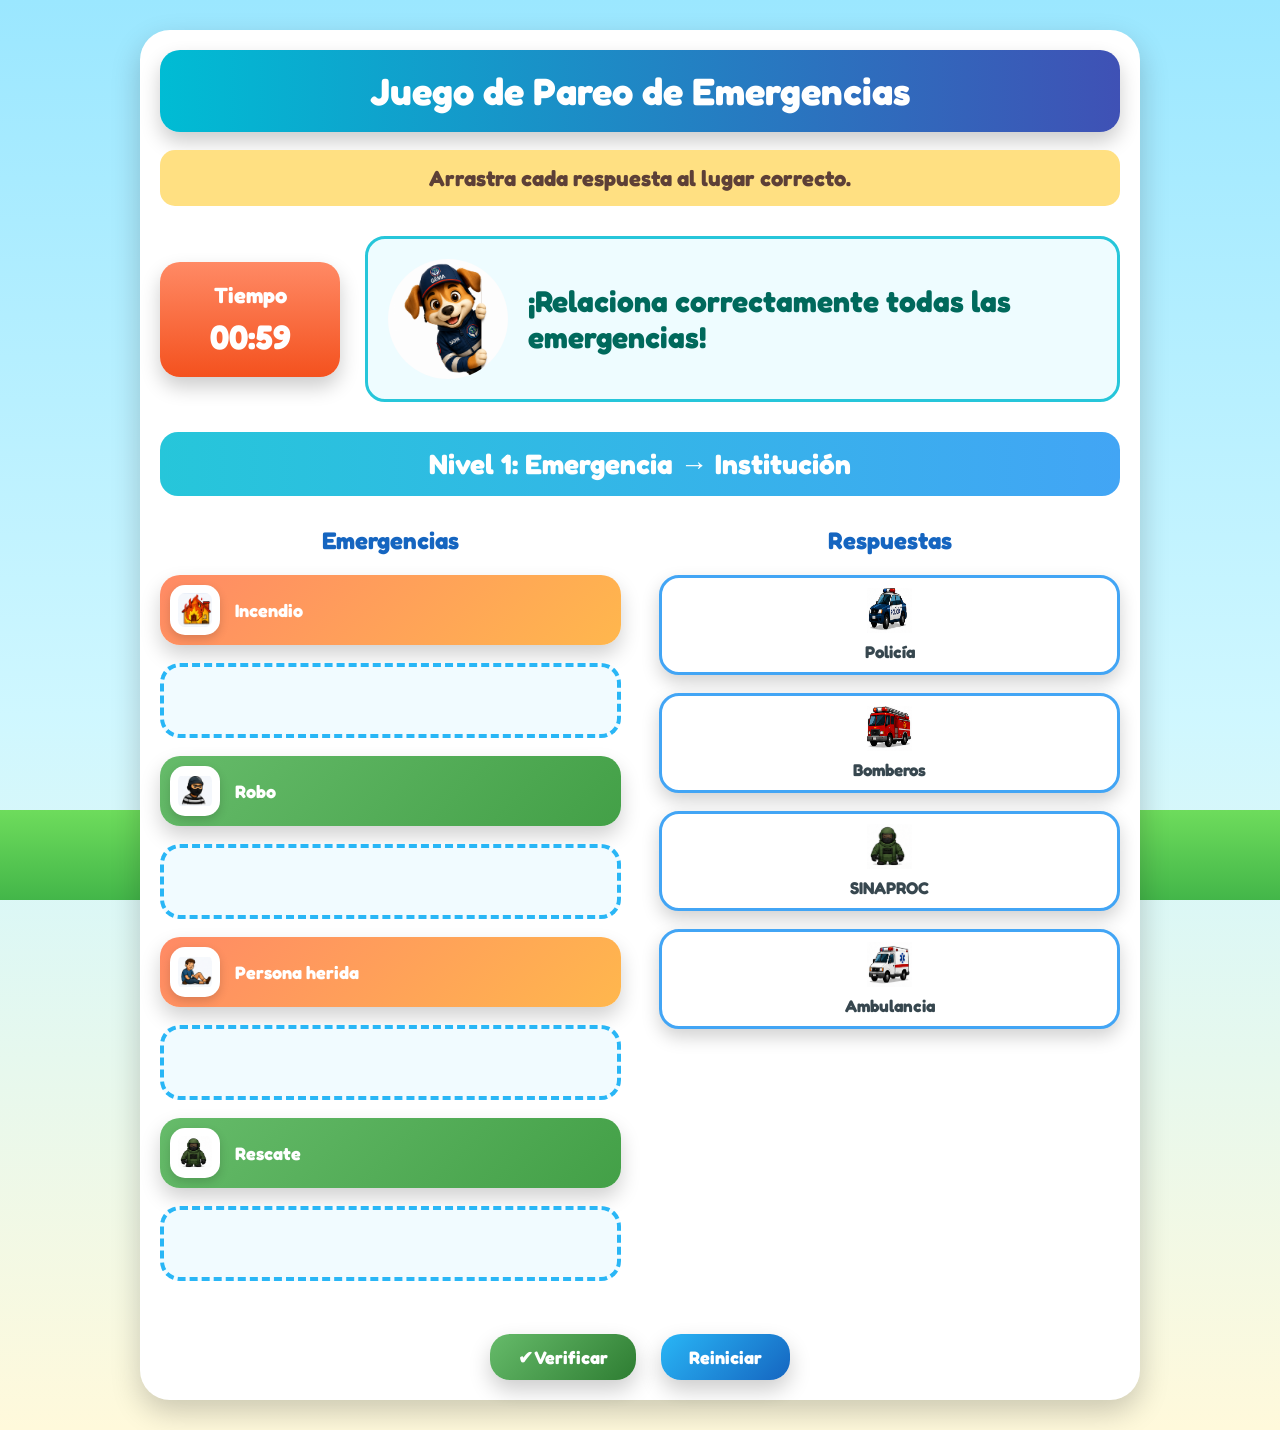
==== index.html @ c9bbaa0e "Rename matchtml.html to index.html" ====
<!DOCTYPE html>
<html lang="es">

<head>

<meta charset="UTF-8">
<meta name="viewport" content="width=device-width, initial-scale=1.0">

<title>GEMA | Juego de Pareo</title>

<link rel="stylesheet" href="matchcss.css">

<link href="https://fonts.googleapis.com/css2?family=Fredoka:wght@400;500;600;700&display=swap" rel="stylesheet">

</head>

<body>

<div class="fondo">

    <div class="contenedor">

        <header>

            <h1> Juego de Pareo de Emergencias </h1>

            <p>
                Arrastra cada respuesta al lugar correcto.
            </p>

        </header>

        <section class="panelSuperior">

            <div class="cronometro">

                <span> Tiempo</span>

                <div id="timer">
                    01:00
                </div>

            </div>

            <div class="mascotaBox">

                <img src="mascota.png" class="mascota">

                <div id="msg">

                    <h1>¡Relaciona correctamente todas las emergencias!</h1>

                </div>

            </div>

        </section>

        <section class="nivel">

            <h2 id="nivelTitulo">

                Nivel 1: Emergencia → Institución

            </h2>

        </section>

        <section class="juego">

            <div class="columna">

                <h3>Emergencias</h3>

                <div id="izq"></div>

            </div>

            <div class="columna">

                <h3>Respuestas</h3>

                <div id="der"></div>

            </div>

        </section>

        <div class="botones">

            <button class="btn verificar" onclick="verificar()">

                ✔ Verificar

            </button>

            <button class="btn reiniciar" onclick="location.reload()">

                 Reiniciar

            </button>

        </div>

    </div>

</div>

<!-- MODAL -->

<div id="modal" class="modal">

    <div class="ventana">

        <img src="mascota.png" class="mascotaGrande">

        <div class="contenidoModal">

            <h2>Resultado</h2>

            <div id="resultado"></div>

            <h3 id="mensajeFinal"></h3>

            <button class="btn continuar" onclick="cerrarModal()">

                Continuar

            </button>

        </div>

    </div>

</div>

<script src="script.js"></script>

</body>
</html>
---- matchcss.css ----
/*==================================
        CONFIGURACIÓN GENERAL
===================================*/

*{
    margin:0;
    padding:0;
    box-sizing:border-box;
    font-family:'Fredoka',sans-serif;
}

body{

    background:linear-gradient(180deg,#9be7ff,#cff7ff,#fff9db);

    min-height:100vh;

    overflow-x:hidden;

}

/* Césped */

body::after{

    content:"";

    position:fixed;

    bottom:0;

    left:0;

    width:100%;

    height:90px;

    background:linear-gradient(#6edc5c,#43b649);

    z-index:-2;

}

/*==================================
        CONTENEDOR
===================================*/

.fondo{

    padding:30px;

}

.contenedor{

      width:95%;
    max-width:1000px;
    margin:auto;
    background:white;
    border-radius:30px;
    padding:20px;
    box-shadow:0 12px 30px rgba(0,0,0,.20);

}

/*==================================
            ENCABEZADO
===================================*/

header{

    text-align:center;

    margin-bottom:30px;

}

header h1{

    background:linear-gradient(90deg,#00bcd4,#3f51b5);

    color:white;

    padding:18px;

    border-radius:20px;

    font-size:38px;

    box-shadow:0 10px 20px rgba(0,0,0,.20);

}

header p{

    margin-top:18px;

    background:#ffe082;

    color:#5d4037;

    font-size:22px;

    font-weight:bold;

    padding:15px;

    border-radius:15px;

}

/*==================================
        PANEL SUPERIOR
===================================*/

.panelSuperior{

    display:flex;

    justify-content:space-between;

    align-items:center;

    gap:25px;

    margin-bottom:30px;

}

/*==================================
          CRONÓMETRO
===================================*/

.cronometro{

    width:180px;

    background:linear-gradient(#ff8a65,#f4511e);

    color:white;

    border-radius:20px;

    padding:20px;

    text-align:center;

    box-shadow:0 10px 20px rgba(0,0,0,.20);

}

.cronometro span{

    font-size:22px;

    font-weight:bold;

}

#timer{

    margin-top:8px;

    font-size:34px;

    font-weight:bold;

}

/*==================================
            MASCOTA
===================================*/

.mascotaBox{

    flex:1;

    display:flex;

    align-items:center;

    gap:20px;

    background:#eefcff;

    border:3px solid #26c6da;

    border-radius:20px;

    padding:20px;

}

.mascota{

    width:120px;

    border-radius:50%;

}

.mascotaGrande{

    width:180px;

}

#msg{

    font-size:20px;

    font-weight:bold;

    color:#00695c;

}

/*==================================
            NIVEL
===================================*/

#nivelTitulo{

    background:linear-gradient(90deg,#26c6da,#42a5f5);

    color:white;

    text-align:center;

    padding:15px;

    border-radius:18px;

    margin-bottom:30px;

    font-size:28px;

}

/*==================================
        TABLERO
===================================*/

.juego{

    display:flex;
    justify-content:space-between;
    gap:20px;

}

.columna{

    width:48%;

}

.columna h3{

    text-align:center;

    margin-bottom:20px;

    color:#1565c0;

    font-size:24px;

}

/*==================================
        TARJETAS DEL JUEGO
===================================*/

.tarjeta{

    display:flex;

    align-items:center;

    gap:15px;

    padding:10px;

    margin-bottom:18px;

    border-radius:20px;

    color:white;

    font-size:18px;

    font-weight:bold;

    box-shadow:0 10px 20px rgba(0,0,0,.18);

    transition:.25s;

}

.tarjeta:hover{

    transform:translateY(-3px);

}

/* Colores de las tarjetas */

#izq .tarjeta:nth-child(4n+1){

    background:linear-gradient(135deg,#ff8a65,#ffb74d);

}

#izq .tarjeta:nth-child(4n+2){

    background:linear-gradient(135deg,#26c6da,#4fc3f7);

}

#izq .tarjeta:nth-child(4n+3){

    background:linear-gradient(135deg,#66bb6a,#43a047);

}

#izq .tarjeta:nth-child(4n+4){

    background:linear-gradient(135deg,#9575cd,#7e57c2);

}

.tarjeta img{

    width:50px;

    height:50px;

    object-fit:contain;

    background:white;

    padding:8px;

    border-radius:15px;

    box-shadow:0 4px 10px rgba(0,0,0,.15);

}

/*==================================
        ZONAS DE RESPUESTA
===================================*/

.opcion{

    height:75px;

    margin-bottom:18px;

    border:4px dashed #29b6f6;

    border-radius:20px;

    background:#f1fbff;

    display:flex;

    align-items:center;

    justify-content:center;

    transition:.25s;

}

.opcion:hover{

    background:#d8f5ff;

    transform:scale(1.03);

    border-color:#00acc1;

}

/*==================================
      TARJETAS ARRASTRABLES
===================================*/

.arr{

    background:white;

    border:3px solid #42a5f5;

    border-radius:20px;

    padding:10px;

    margin-bottom:18px;

    text-align:center;

    cursor:grab;

    font-size:17px;

    font-weight:bold;

    color:#37474f;

    box-shadow:0 8px 18px rgba(0,0,0,.18);

    transition:.25s;

}

.arr:hover{

    transform:translateY(-6px) scale(1.02);

    box-shadow:0 12px 24px rgba(0,0,0,.22);

}

.arr:active{

    cursor:grabbing;

}

.arr img{

    width:45px;

    height:45px;

    display:block;

    margin:auto;

    margin-bottom:8px;

}

/* Cuando la tarjeta se coloca */

.opcion .arr{

    width:96%;

    height:100%;

    margin:0;

    border:2px solid #26c6da;

    background:#ffffff;

    display:flex;

    flex-direction:column;

    justify-content:center;

    align-items:center;

}

/*==================================
            BOTONES
===================================*/

.botones{

    display:flex;

    justify-content:center;

    gap:25px;

    margin-top:35px;

    flex-wrap:wrap;

}

.btn{

    border:none;

    border-radius:20px;

    padding:12px 28px;

    color:white;

    font-size:18px;

    font-weight:bold;

    cursor:pointer;

    transition:.30s;

    box-shadow:0 10px 22px rgba(0,0,0,.20);

}

.verificar{

    background:linear-gradient(135deg,#66bb6a,#2e7d32);

}

.reiniciar{

    background:linear-gradient(135deg,#29b6f6,#1565c0);

}

.continuar{

    background:linear-gradient(135deg,#ab47bc,#6a1b9a);

}

.btn:hover{

    transform:translateY(-5px) scale(1.04);

    box-shadow:0 14px 28px rgba(0,0,0,.25);

}

.btn:active{

    transform:scale(.96);

}

/*==================================
              MODAL
===================================*/

.modal{

    display:none;

    position:fixed;

    inset:0;

    background:rgba(0,0,0,.55);

    justify-content:center;

    align-items:center;

    backdrop-filter:blur(4px);

    z-index:999;

}

.ventana{

    width:700px;

    max-width:95%;

    background:linear-gradient(180deg,#ffffff,#f7fcff);

    border-radius:25px;

    padding:30px;

    display:flex;

    align-items:center;

    gap:25px;

    box-shadow:0 20px 40px rgba(0,0,0,.30);

}

.contenidoModal{

    flex:1;

}

.contenidoModal h2{

    color:#5e35b1;

    font-size:34px;

    margin-bottom:15px;

}

#resultado{

    font-size:22px;

    color:#37474f;

    line-height:1.7;

    margin-bottom:15px;

}

#mensajeFinal{

    color:#2e7d32;

    font-size:28px;

    font-weight:bold;

    margin-bottom:20px;

}

/*==================================
        BOTÓN DEL MODAL
===================================*/

.ventana button{

    border:none;

    background:linear-gradient(135deg,#42a5f5,#1565c0);

    color:white;

    padding:15px 35px;

    border-radius:18px;

    font-size:20px;

    font-weight:bold;

    cursor:pointer;

    transition:.30s;

    box-shadow:0 8px 18px rgba(0,0,0,.20);

}

.ventana button:hover{

    transform:translateY(-3px);

    box-shadow:0 12px 24px rgba(0,0,0,.25);

}

/*==================================
        RESPONSIVE
===================================*/

@media(max-width:1000px){

    .panelSuperior{

        flex-direction:column;

        align-items:center;

    }

    .juego{

        flex-direction:column;

        gap:35px;

    }

    .columna{

        width:100%;

    }

}

@media(max-width:700px){

    .contenedor{

        padding:18px;

    }

    header h1{

        font-size:30px;
        padding:14px;

    }

    header p{

        font-size:18px;
        padding:12px;

    }

    #nivelTitulo{

        font-size:24px;

    }

    .cronometro{

        width:150%;
        padding:15px;

    }

    .mascota{

        width:90px;

    }

    .mascotaGrande{

        width:140px;

    }

    .tarjeta{

        font-size:18px;

    }

    .arr{

        font-size:18px;

    }

    .btn{

        width:100%;

        font-size:18px;

    }

    .botones{

        flex-direction:column;

        gap:15px;

    }

    .ventana{

        flex-direction:column;

        text-align:center;

    }

}

@media (max-width:1280px){

    .contenedor{

        width:98%;

        padding:20px;

    }

    .juego{

        gap:20px;

    }

    .tarjeta{

        font-size:18px;

    }

    .arr{

        font-size:17px;

    }

    .tarjeta img{

        width:50px;

        height:50px;

    }

}
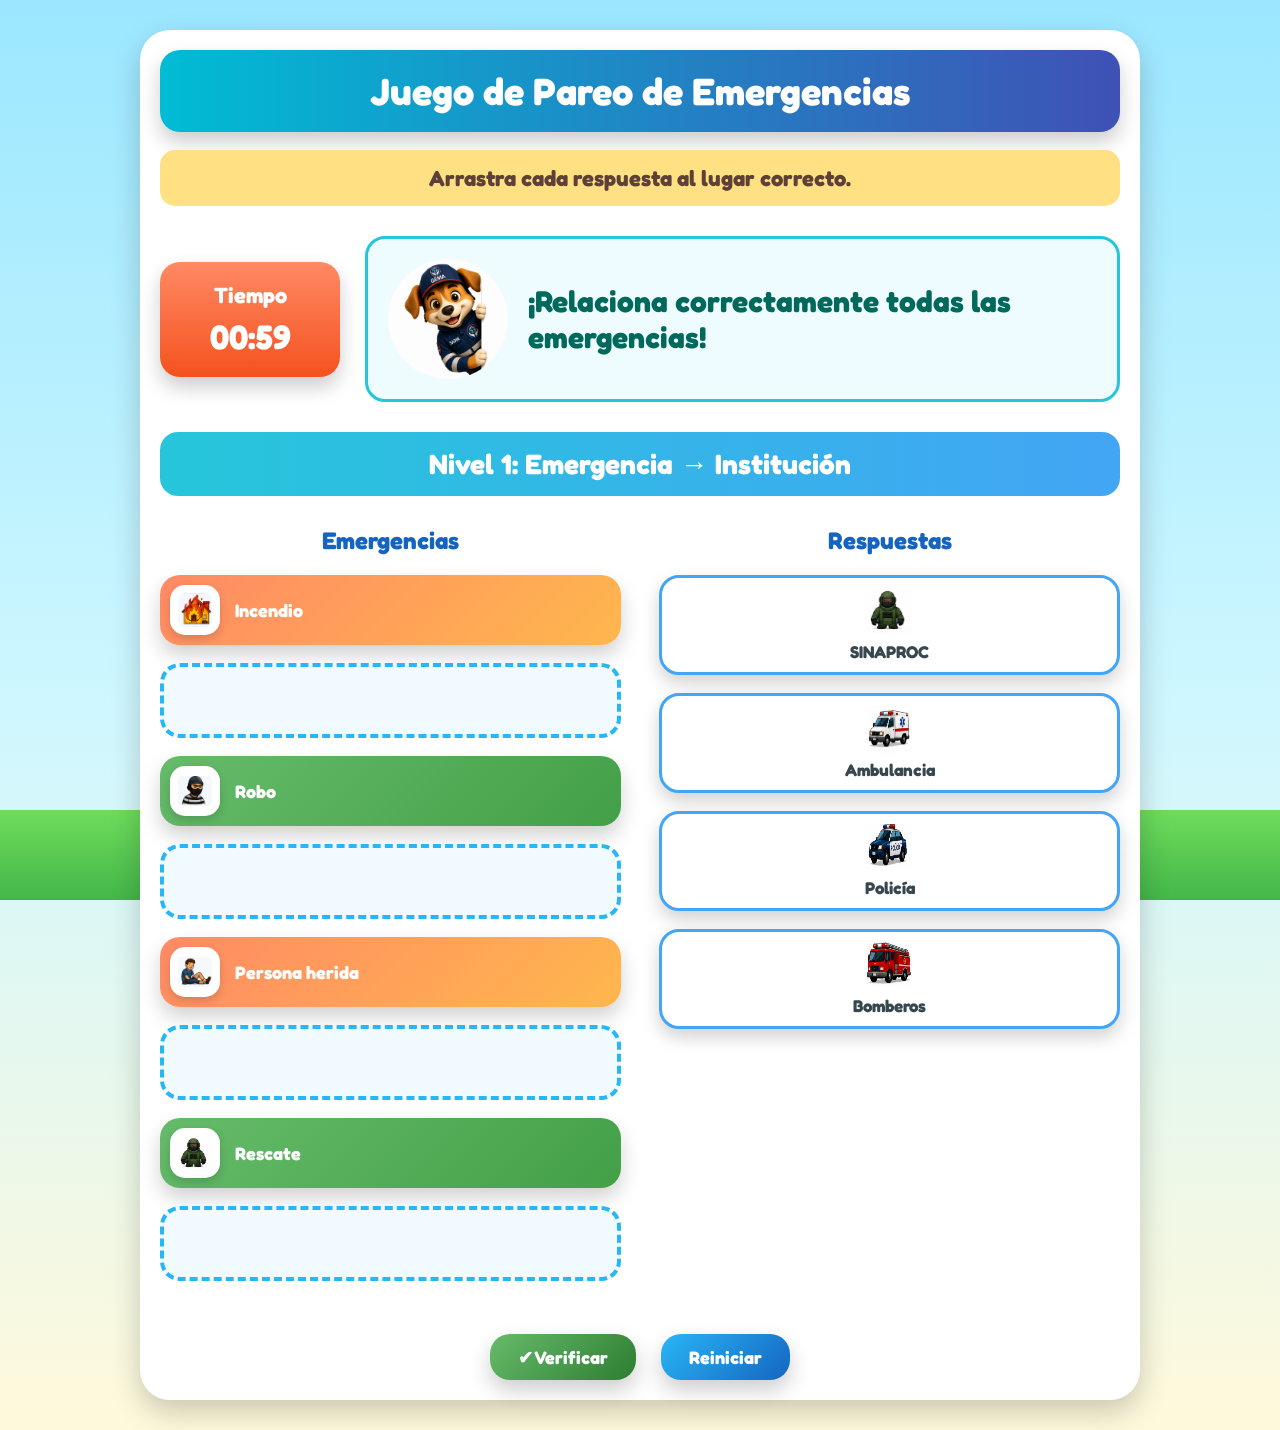
==== commit 4d1d5005: "Add favicon to index.html Added a favicon link to the head section." ====
--- a/index.html
+++ b/index.html
@@ -11,6 +11,7 @@
 <link rel="stylesheet" href="matchcss.css">
 
 <link href="https://fonts.googleapis.com/css2?family=Fredoka:wght@400;500;600;700&display=swap" rel="stylesheet">
+<link rel="icon" href="https://gemaproject460-dotcom.github.io/GEMA-ORIGINAL/Imagenes/LOGO-removebg.png" type="image/x-icon">
 
 </head>
 
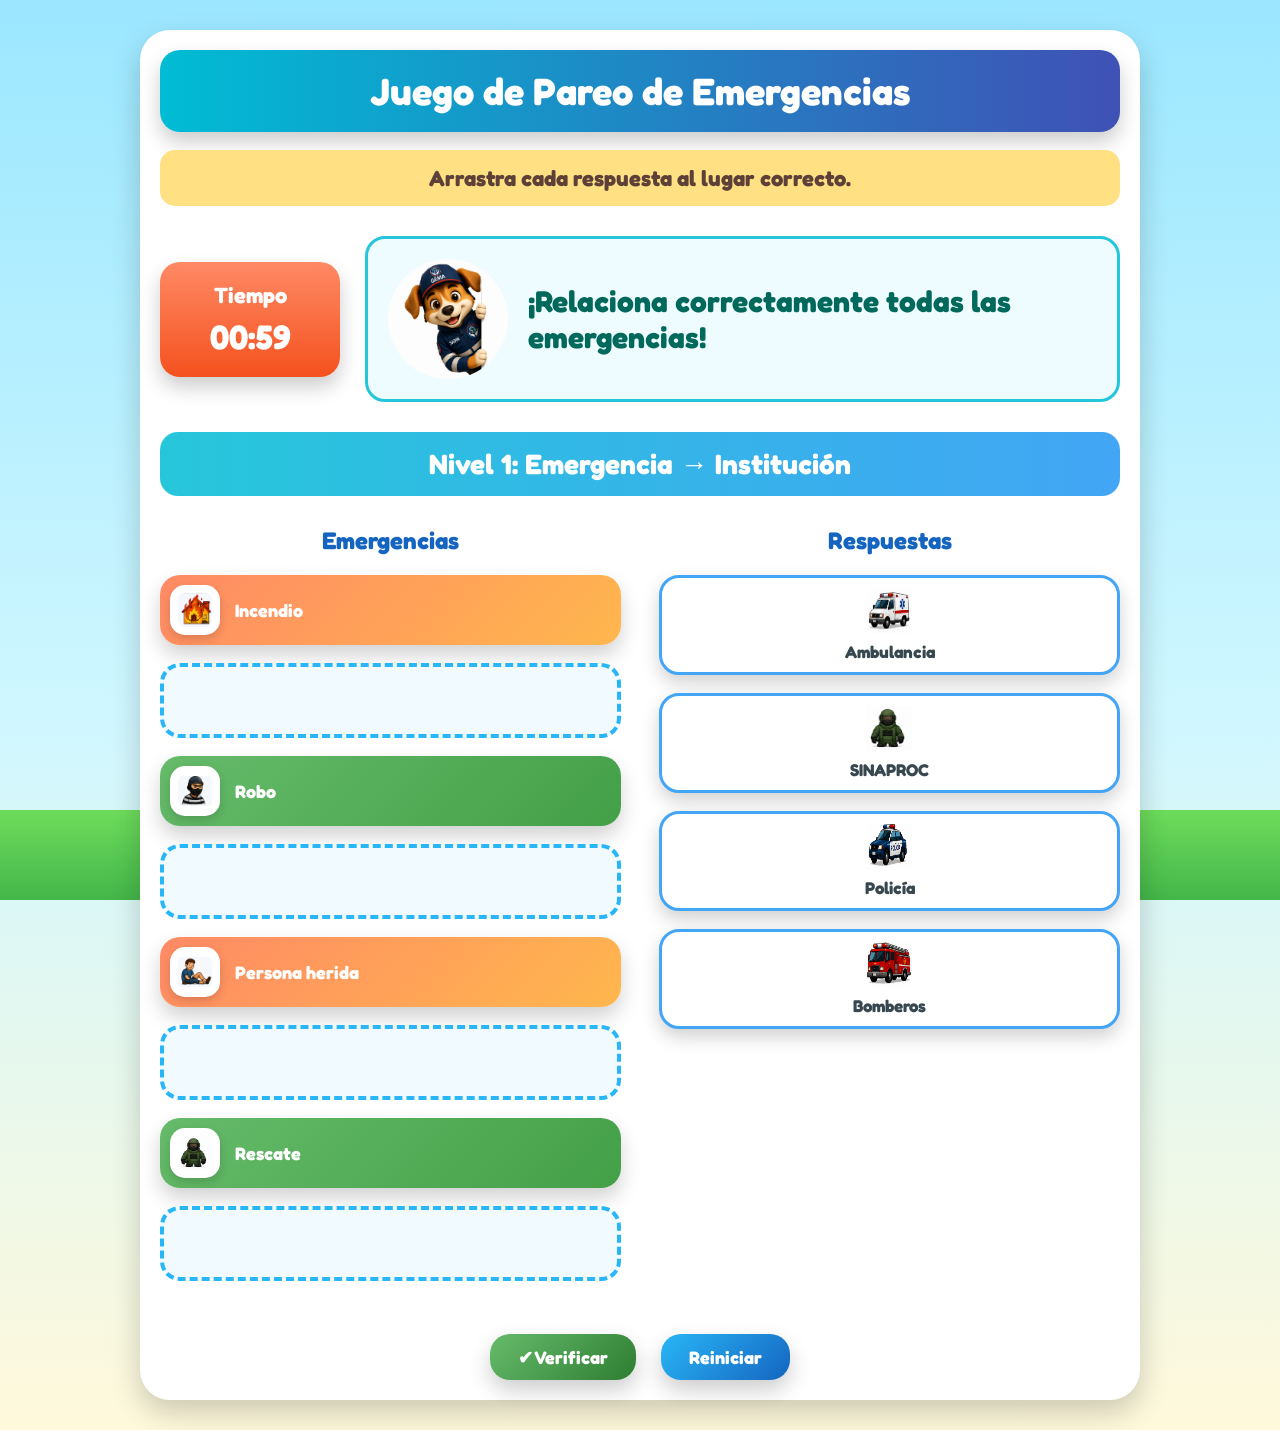
==== commit 4dcebb9c: "Update index.html" ====
--- a/index.html
+++ b/index.html
@@ -11,7 +11,7 @@
 <link rel="stylesheet" href="matchcss.css">
 
 <link href="https://fonts.googleapis.com/css2?family=Fredoka:wght@400;500;600;700&display=swap" rel="stylesheet">
-<link rel="icon" href="https://gemaproject460-dotcom.github.io/GEMA-ORIGINAL/Imagenes/LOGO-removebg.png" type="image/x-icon">
+<link rel="icon" href="LOGO-removebg.png" type="image/png">
 
 </head>
 
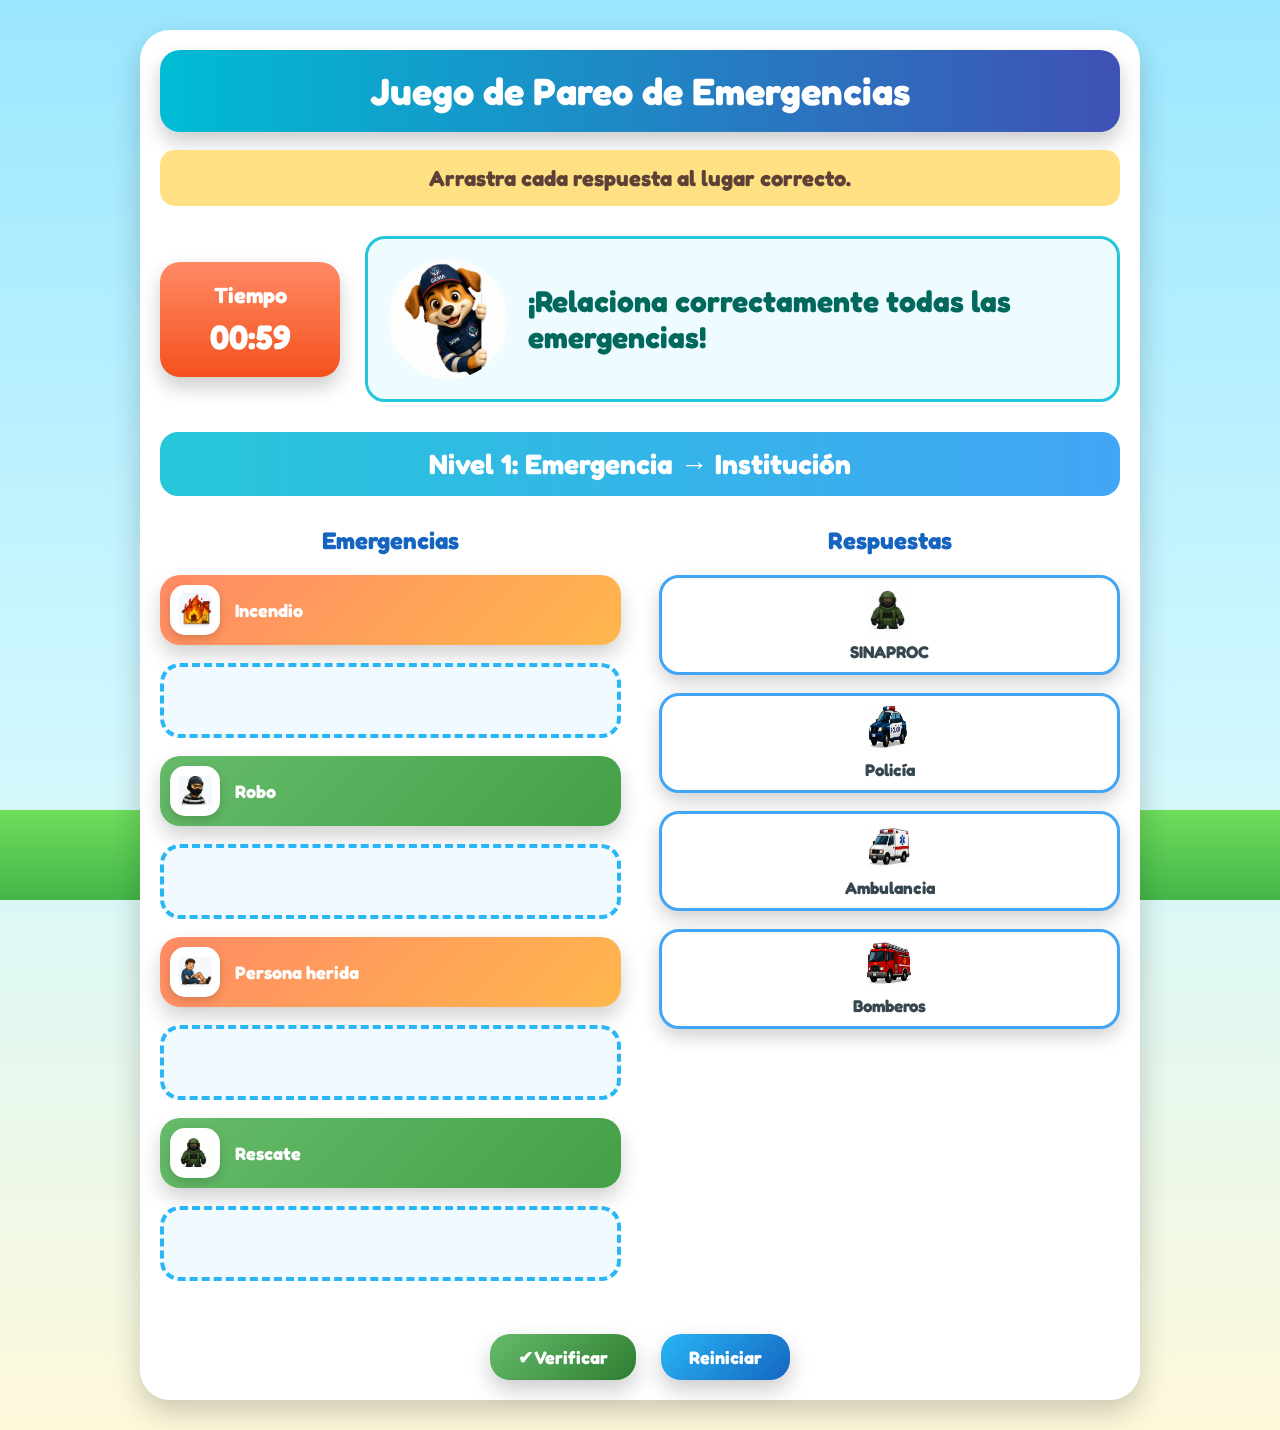
==== commit 3eec9d41: "Fix HTML encoding issues in index.html" ====
--- a/index.html
+++ b/index.html
@@ -11,7 +11,7 @@
 <link rel="stylesheet" href="matchcss.css">
 
 <link href="https://fonts.googleapis.com/css2?family=Fredoka:wght@400;500;600;700&display=swap" rel="stylesheet">
-<link rel="icon" href="LOGO-removebg.png" type="image/png">
+<link rel="icon" href="LOGO-removebg.png">
 
 </head>
 
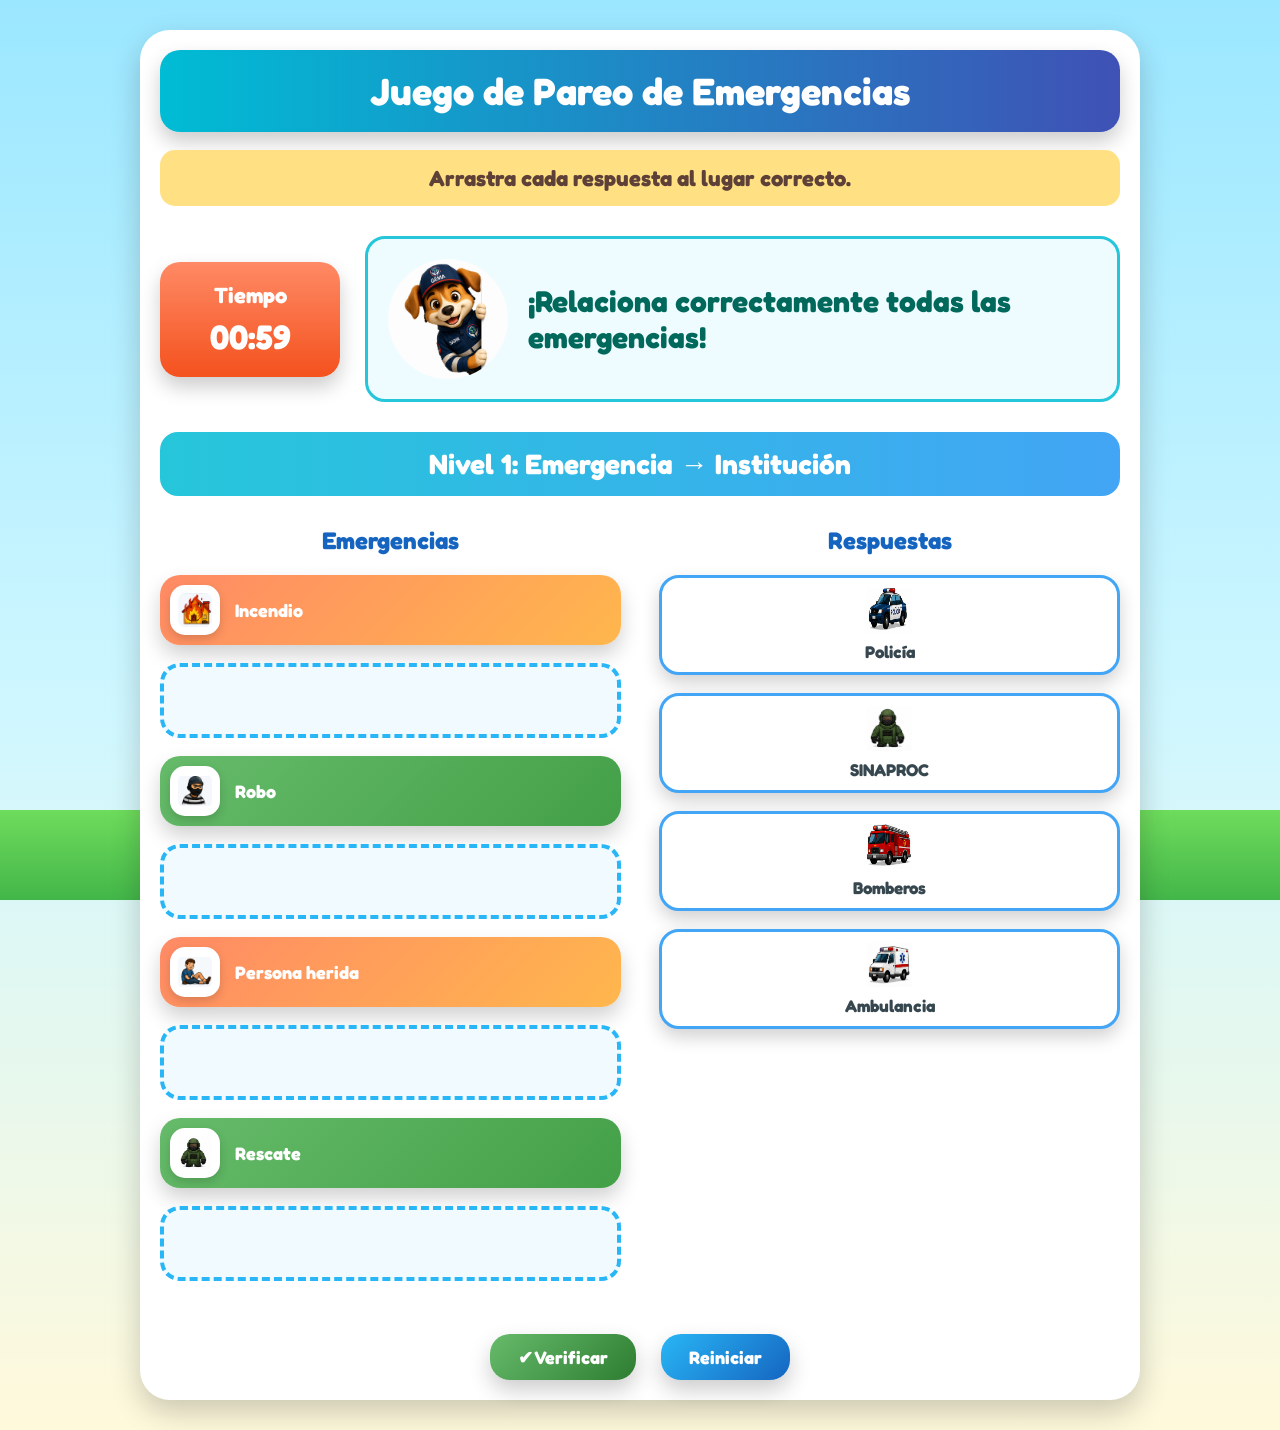
==== commit 12412893: "Fix HTML structure and update icon type" ====
--- a/index.html
+++ b/index.html
@@ -11,7 +11,8 @@
 <link rel="stylesheet" href="matchcss.css">
 
 <link href="https://fonts.googleapis.com/css2?family=Fredoka:wght@400;500;600;700&display=swap" rel="stylesheet">
-<link rel="icon" href="LOGO-removebg.png">
+<link rel="icon" type="image/png" href="LOGO-removebg.png">
+
 
 </head>
 
